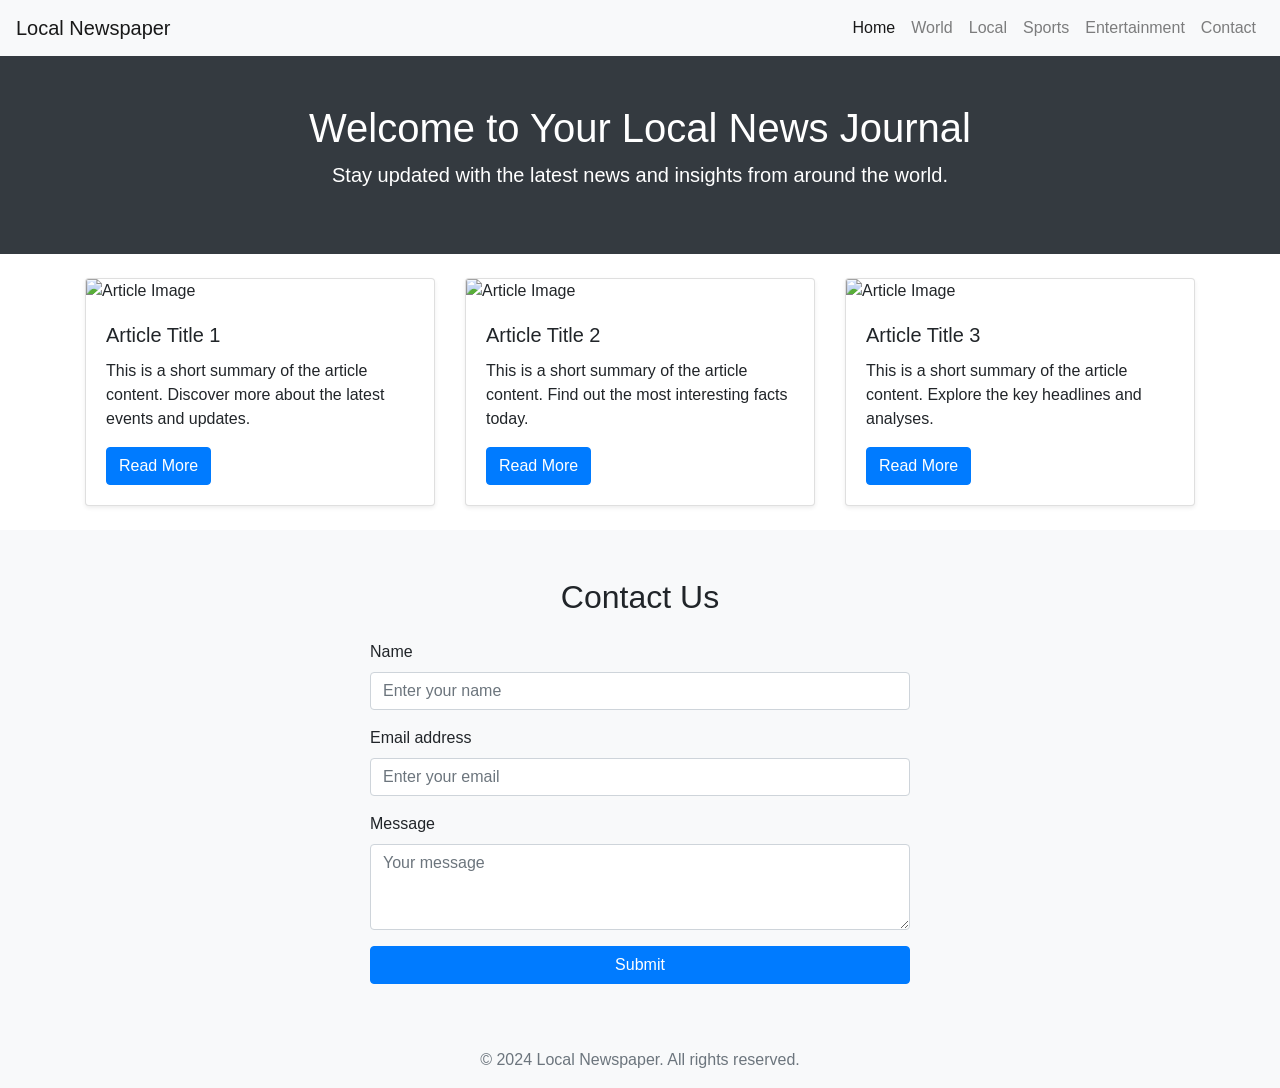
==== index.html @ 92f4ff6a "Resolve Issues in Main branch" ====
<!DOCTYPE html>
<html lang="en">
<head>
    <meta charset="UTF-8">
    <meta name="viewport" content="width=device-width, initial-scale=1.0">
    <title>Local Newspaper Journal</title>
    <!-- Bootstrap CSS -->
    <link href="https://cdn.jsdelivr.net/npm/bootstrap@5.0.2/dist/css/bootstrap.min.css" rel="stylesheet" integrity="sha384-EVSTQN3/azprG1Anm3QDgpJLIm9Nao0Yz1ztcQTwFspd3yD65VohhpuuCOmLASjC" crossorigin="anonymous">
    <link href="https://stackpath.bootstrapcdn.com/bootstrap/4.5.2/css/bootstrap.min.css" rel="stylesheet">
    <!-- Custom CSS -->
    <link rel="stylesheet" href="css/styles.css">
</head>
<body>
    <!-- Navbar -->
    <nav class="navbar navbar-expand-lg navbar-light bg-light">
        <a class="navbar-brand" href="#">Local Newspaper</a>
        <button class="navbar-toggler" type="button" data-toggle="collapse" data-target="#navbarNav" aria-controls="navbarNav" aria-expanded="false" aria-label="Toggle navigation">
            <span class="navbar-toggler-icon"></span>
        </button>
        <div class="collapse navbar-collapse" id="navbarNav">
            <ul class="navbar-nav ml-auto">
                <li class="nav-item active">
                    <a class="nav-link" href="#">Home <span class="sr-only">(current)</span></a>
                </li>
                <li class="nav-item">
                    <a class="nav-link" href="#">World</a>
                </li>
                <li class="nav-item">
                    <a class="nav-link" href="#">Local</a>
                </li>
                <li class="nav-item">
                    <a class="nav-link" href="#">Sports</a>
                </li>
                <li class="nav-item">
                    <a class="nav-link" href="#">Entertainment</a>
                </li>
                <li class="nav-item">
                    <a class="nav-link" href="#">Contact</a>
                </li>
            </ul>
        </div>
    </nav>

    <!-- Hero Section -->
    <header class="bg-dark text-white text-center py-5 mb-4">
        <div class="container">
            <h1 class="font-weight-light">Welcome to Your Local News Journal</h1>
            <p class="lead">Stay updated with the latest news and insights from around the world.</p>
        </div>
    </header>

    <!-- Featured Articles -->
    <div class="container">
        <div class="row">
            <div class="col-md-4">
                <div class="card mb-4 shadow-sm">
                    <img src="https://via.placeholder.com/150" class="card-img-top" alt="Article Image">
                    <div class="card-body">
                        <h5 class="card-title">Article Title 1</h5>
                        <p class="card-text">This is a short summary of the article content. Discover more about the latest events and updates.</p>
                        <a href="#" class="btn btn-primary">Read More</a>
                    </div>
                </div>
            </div>
            <div class="col-md-4">
                <div class="card mb-4 shadow-sm">
                    <img src="https://via.placeholder.com/150" class="card-img-top" alt="Article Image">
                    <div class="card-body">
                        <h5 class="card-title">Article Title 2</h5>
                        <p class="card-text">This is a short summary of the article content. Find out the most interesting facts today.</p>
                        <a href="#" class="btn btn-primary">Read More</a>
                    </div>
                </div>
            </div>
            <div class="col-md-4">
                <div class="card mb-4 shadow-sm">
                    <img src="https://via.placeholder.com/150" class="card-img-top" alt="Article Image">
                    <div class="card-body">
                        <h5 class="card-title">Article Title 3</h5>
                        <p class="card-text">This is a short summary of the article content. Explore the key headlines and analyses.</p>
                        <a href="#" class="btn btn-primary">Read More</a>
                    </div>
                </div>
            </div>
        </div>
    </div>

    <!-- Contact Section -->
    <section class="bg-light py-5">
        <div class="container">
            <h2 class="text-center mb-4">Contact Us</h2>
            <div class="row">
                <div class="col-md-6 offset-md-3">
                    <form>
                        <div class="form-group">
                            <label for="name">Name</label>
                            <input type="text" class="form-control" id="name" placeholder="Enter your name">
                        </div>
                        <div class="form-group">
                            <label for="email">Email address</label>
                            <input type="email" class="form-control" id="email" placeholder="Enter your email">
                        </div>
                        <div class="form-group">
                            <label for="message">Message</label>
                            <textarea class="form-control" id="message" rows="3" placeholder="Your message"></textarea>
                        </div>
                        <button type="submit" class="btn btn-primary btn-block">Submit</button>
                    </form>
                </div>
            </div>
        </div>
    </section>

    <!-- Footer -->
    <footer class="bg-light py-3">
        <div class="container text-center">
            <span class="text-muted">&copy; 2024 Local Newspaper. All rights reserved.</span>
        </div>
    </footer>

    <!-- Bootstrap JS and dependencies (Optional for Collapse) -->
    <script src="https://cdn.jsdelivr.net/npm/bootstrap@5.0.2/dist/js/bootstrap.bundle.min.js" integrity="sha384-MrcW6ZMFYlzcLA8Nl+NtUVF0sA7MsXsP1UyJoMp4YLEuNSfAP+JcXn/tWtIaxVXM" crossorigin="anonymous"></script>
    <script src="https://cdn.jsdelivr.net/npm/@popperjs/core@2.9.2/dist/umd/popper.min.js" integrity="sha384-IQsoLXl5PILFhosVNubq5LC7Qb9DXgDA9i+tQ8Zj3iwWAwPtgFTxbJ8NT4GN1R8p" crossorigin="anonymous"></script>
    <script src="https://cdn.jsdelivr.net/npm/bootstrap@5.0.2/dist/js/bootstrap.min.js" integrity="sha384-cVKIPhGWiC2Al4u+LWgxfKTRIcfu0JTxR+EQDz/bgldoEyl4H0zUF0QKbrJ0EcQF" crossorigin="anonymous"></script>
</body>
</html>
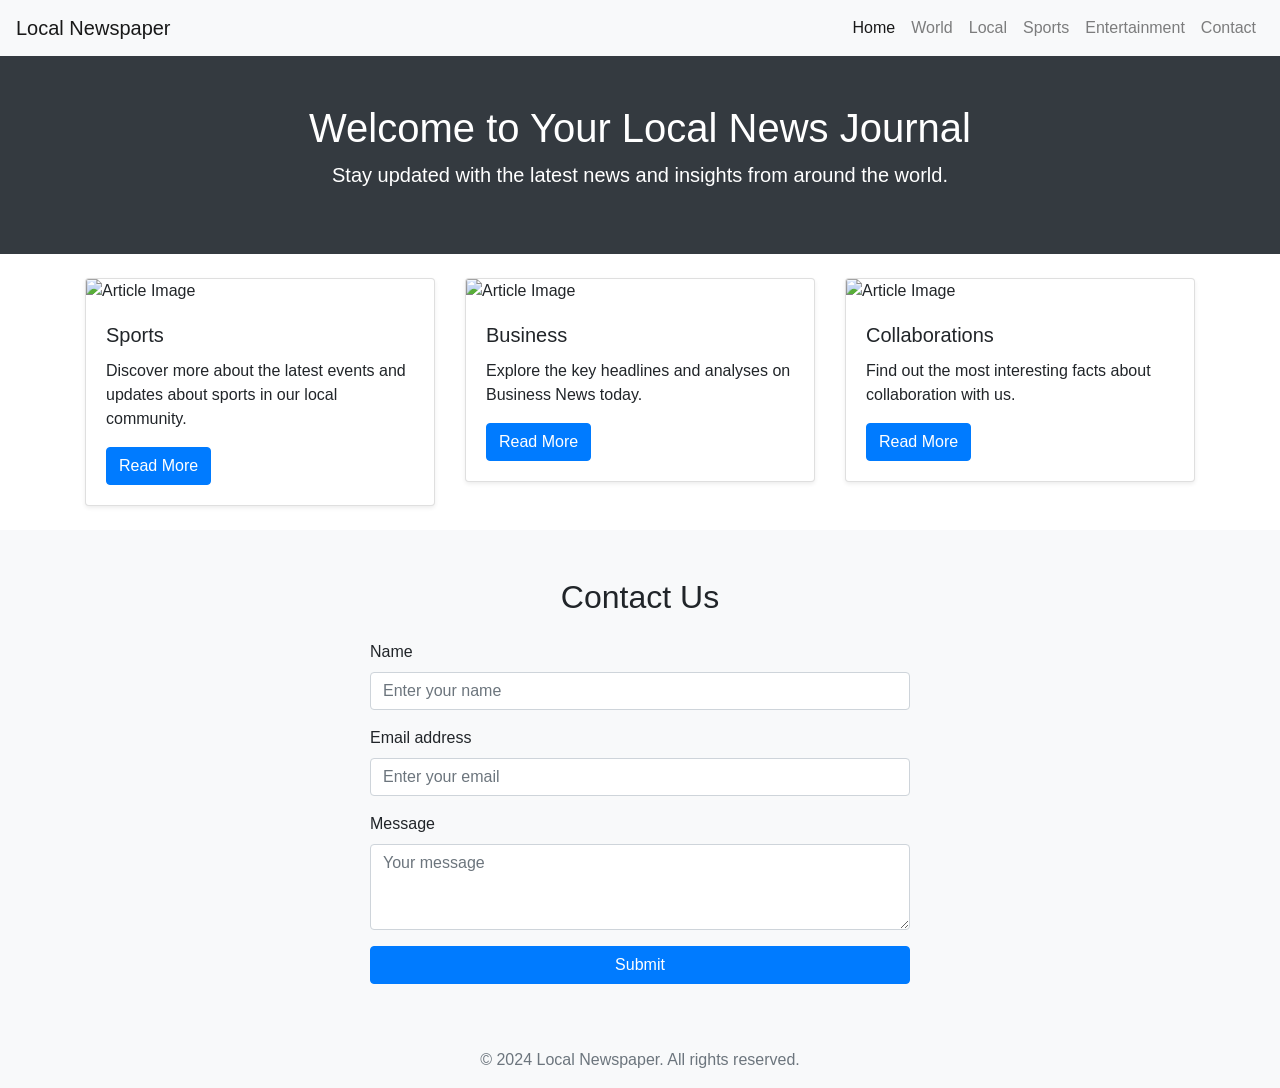
==== commit 1419f0e5: "Add Article images" ====
--- a/index.html
+++ b/index.html
@@ -1,20 +1,24 @@
 <!DOCTYPE html>
 <html lang="en">
+
 <head>
     <meta charset="UTF-8">
     <meta name="viewport" content="width=device-width, initial-scale=1.0">
     <title>Local Newspaper Journal</title>
     <!-- Bootstrap CSS -->
-    <link href="https://cdn.jsdelivr.net/npm/bootstrap@5.0.2/dist/css/bootstrap.min.css" rel="stylesheet" integrity="sha384-EVSTQN3/azprG1Anm3QDgpJLIm9Nao0Yz1ztcQTwFspd3yD65VohhpuuCOmLASjC" crossorigin="anonymous">
+    <link href="https://cdn.jsdelivr.net/npm/bootstrap@5.0.2/dist/css/bootstrap.min.css" rel="stylesheet"
+        integrity="sha384-EVSTQN3/azprG1Anm3QDgpJLIm9Nao0Yz1ztcQTwFspd3yD65VohhpuuCOmLASjC" crossorigin="anonymous">
     <link href="https://stackpath.bootstrapcdn.com/bootstrap/4.5.2/css/bootstrap.min.css" rel="stylesheet">
     <!-- Custom CSS -->
     <link rel="stylesheet" href="css/styles.css">
 </head>
+
 <body>
     <!-- Navbar -->
     <nav class="navbar navbar-expand-lg navbar-light bg-light">
         <a class="navbar-brand" href="#">Local Newspaper</a>
-        <button class="navbar-toggler" type="button" data-toggle="collapse" data-target="#navbarNav" aria-controls="navbarNav" aria-expanded="false" aria-label="Toggle navigation">
+        <button class="navbar-toggler" type="button" data-toggle="collapse" data-target="#navbarNav"
+            aria-controls="navbarNav" aria-expanded="false" aria-label="Toggle navigation">
             <span class="navbar-toggler-icon"></span>
         </button>
         <div class="collapse navbar-collapse" id="navbarNav">
@@ -54,30 +58,34 @@
         <div class="row">
             <div class="col-md-4">
                 <div class="card mb-4 shadow-sm">
-                    <img src="https://via.placeholder.com/150" class="card-img-top" alt="Article Image">
+                    <img src="https://upload.wikimedia.org/wikipedia/commons/6/6b/1999_FA_Cup_Final_Beckham_corner_%28cropped%29.jpg"
+                        class="card-img-top" alt="Article Image">
                     <div class="card-body">
-                        <h5 class="card-title">Article Title 1</h5>
-                        <p class="card-text">This is a short summary of the article content. Discover more about the latest events and updates.</p>
+                        <h5 class="card-title">Sports</h5>
+                        <p class="card-text">Discover more about the latest events and updates about sports in our local
+                            community.</p>
                         <a href="#" class="btn btn-primary">Read More</a>
                     </div>
                 </div>
             </div>
             <div class="col-md-4">
                 <div class="card mb-4 shadow-sm">
-                    <img src="https://via.placeholder.com/150" class="card-img-top" alt="Article Image">
+                    <img src="https://upload.wikimedia.org/wikipedia/commons/thumb/b/bb/Greenwich_and_Canary_Wharf_%283%29_-_2022-04-24.jpg/2560px-Greenwich_and_Canary_Wharf_%283%29_-_2022-04-24.jpg"
+                        class="card-img-top" alt="Article Image">
                     <div class="card-body">
-                        <h5 class="card-title">Article Title 2</h5>
-                        <p class="card-text">This is a short summary of the article content. Find out the most interesting facts today.</p>
+                        <h5 class="card-title">Business</h5>
+                        <p class="card-text">Explore the key headlines and analyses on Business News today.</p>
                         <a href="#" class="btn btn-primary">Read More</a>
                     </div>
                 </div>
             </div>
             <div class="col-md-4">
                 <div class="card mb-4 shadow-sm">
-                    <img src="https://via.placeholder.com/150" class="card-img-top" alt="Article Image">
+                    <img src="https://upload.wikimedia.org/wikipedia/commons/1/1f/Parrywatercolour.jpg"
+                        class="card-img-top" alt="Article Image">
                     <div class="card-body">
-                        <h5 class="card-title">Article Title 3</h5>
-                        <p class="card-text">This is a short summary of the article content. Explore the key headlines and analyses.</p>
+                        <h5 class="card-title">Collaborations</h5>
+                        <p class="card-text">Find out the most interesting facts about collaboration with us.</p>
                         <a href="#" class="btn btn-primary">Read More</a>
                     </div>
                 </div>
@@ -119,8 +127,15 @@
     </footer>
 
     <!-- Bootstrap JS and dependencies (Optional for Collapse) -->
-    <script src="https://cdn.jsdelivr.net/npm/bootstrap@5.0.2/dist/js/bootstrap.bundle.min.js" integrity="sha384-MrcW6ZMFYlzcLA8Nl+NtUVF0sA7MsXsP1UyJoMp4YLEuNSfAP+JcXn/tWtIaxVXM" crossorigin="anonymous"></script>
-    <script src="https://cdn.jsdelivr.net/npm/@popperjs/core@2.9.2/dist/umd/popper.min.js" integrity="sha384-IQsoLXl5PILFhosVNubq5LC7Qb9DXgDA9i+tQ8Zj3iwWAwPtgFTxbJ8NT4GN1R8p" crossorigin="anonymous"></script>
-    <script src="https://cdn.jsdelivr.net/npm/bootstrap@5.0.2/dist/js/bootstrap.min.js" integrity="sha384-cVKIPhGWiC2Al4u+LWgxfKTRIcfu0JTxR+EQDz/bgldoEyl4H0zUF0QKbrJ0EcQF" crossorigin="anonymous"></script>
+    <script src="https://cdn.jsdelivr.net/npm/bootstrap@5.0.2/dist/js/bootstrap.bundle.min.js"
+        integrity="sha384-MrcW6ZMFYlzcLA8Nl+NtUVF0sA7MsXsP1UyJoMp4YLEuNSfAP+JcXn/tWtIaxVXM" crossorigin="anonymous">
+    </script>
+    <script src="https://cdn.jsdelivr.net/npm/@popperjs/core@2.9.2/dist/umd/popper.min.js"
+        integrity="sha384-IQsoLXl5PILFhosVNubq5LC7Qb9DXgDA9i+tQ8Zj3iwWAwPtgFTxbJ8NT4GN1R8p" crossorigin="anonymous">
+    </script>
+    <script src="https://cdn.jsdelivr.net/npm/bootstrap@5.0.2/dist/js/bootstrap.min.js"
+        integrity="sha384-cVKIPhGWiC2Al4u+LWgxfKTRIcfu0JTxR+EQDz/bgldoEyl4H0zUF0QKbrJ0EcQF" crossorigin="anonymous">
+    </script>
 </body>
-</html>
+
+</html>
